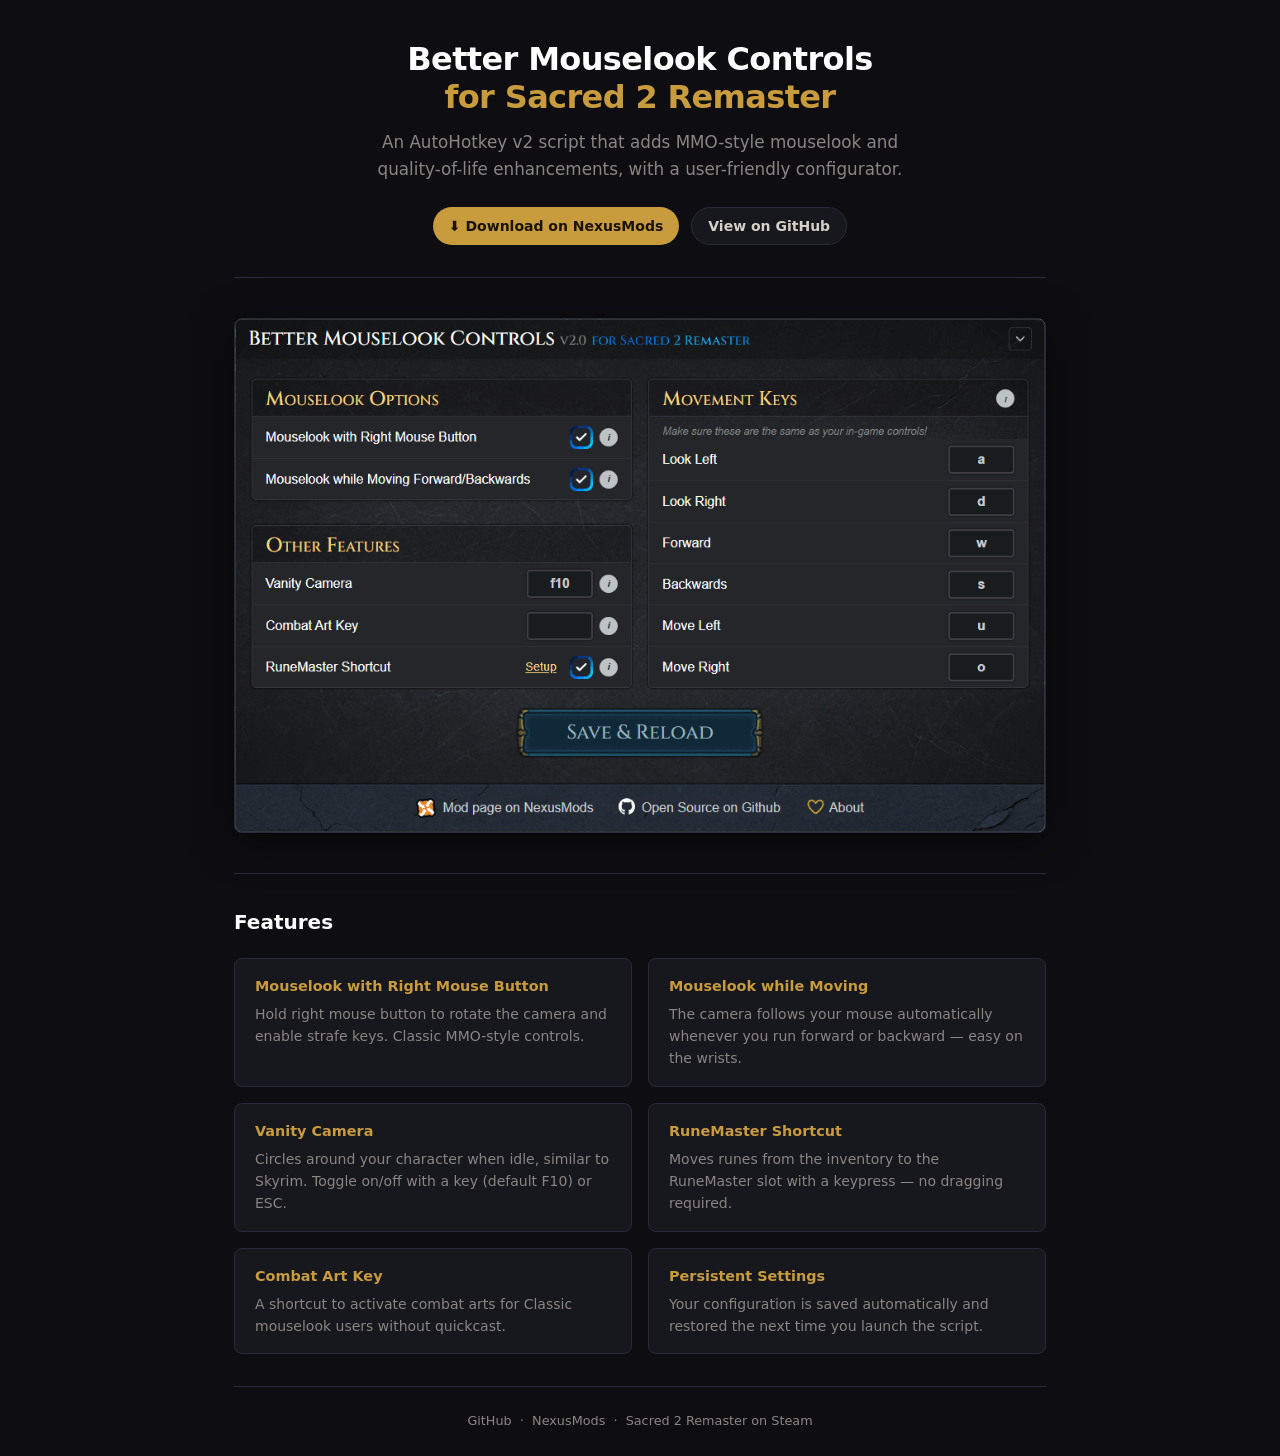
==== docs/index.html @ 6542276b "Add GitHub Pages landing page in docs/ Simple dark-themed HTML page with screenshot, feature list an" ====
<!doctype html>
<html lang="en">
  <head>
    <meta charset="UTF-8" />
    <meta name="viewport" content="width=device-width, initial-scale=1.0" />
    <title>Better Mouselook Controls for Sacred 2 Remaster</title>
    <style>
      *, *::before, *::after { box-sizing: border-box; margin: 0; padding: 0; }

      :root {
        --bg: #0e0e12;
        --surface: #17171e;
        --border: #2a2a38;
        --accent: #c89b3c;
        --accent-dim: #a07c2e;
        --text: #d4cfc7;
        --text-dim: #8a8580;
        --radius: 8px;
      }

      body {
        font-family: system-ui, -apple-system, sans-serif;
        background: var(--bg);
        color: var(--text);
        line-height: 1.6;
      }

      a { color: var(--accent); text-decoration: none; }
      a:hover { text-decoration: underline; }

      .container {
        max-width: 860px;
        margin: 0 auto;
        padding: 0 1.5rem;
      }

      /* Header */
      header {
        border-bottom: 1px solid var(--border);
        padding: 2.5rem 0 2rem;
        text-align: center;
      }

      header h1 {
        font-size: 2rem;
        font-weight: 700;
        color: #fff;
        letter-spacing: -0.02em;
        line-height: 1.2;
      }

      header h1 span {
        color: var(--accent);
      }

      header p {
        margin-top: 0.75rem;
        font-size: 1.05rem;
        color: var(--text-dim);
        max-width: 560px;
        margin-left: auto;
        margin-right: auto;
      }

      .badge-row {
        display: flex;
        justify-content: center;
        gap: 0.75rem;
        margin-top: 1.5rem;
        flex-wrap: wrap;
      }

      .badge {
        display: inline-flex;
        align-items: center;
        gap: 0.4rem;
        padding: 0.45rem 1rem;
        border-radius: 999px;
        font-size: 0.875rem;
        font-weight: 600;
        transition: opacity 0.15s;
      }

      .badge:hover { opacity: 0.85; text-decoration: none; }

      .badge--primary {
        background: var(--accent);
        color: #1a1200;
      }

      .badge--secondary {
        background: var(--surface);
        border: 1px solid var(--border);
        color: var(--text);
      }

      /* Screenshot */
      .screenshot-section {
        padding: 2.5rem 0;
      }

      .screenshot-section img {
        width: 100%;
        border-radius: var(--radius);
        border: 1px solid var(--border);
        box-shadow: 0 8px 40px rgba(0, 0, 0, 0.5);
        display: block;
      }

      /* Features */
      .features-section {
        padding: 2rem 0;
        border-top: 1px solid var(--border);
      }

      .features-section h2 {
        font-size: 1.25rem;
        font-weight: 600;
        color: #fff;
        margin-bottom: 1.25rem;
      }

      .feature-list {
        display: grid;
        gap: 1rem;
        list-style: none;
      }

      @media (min-width: 600px) {
        .feature-list { grid-template-columns: 1fr 1fr; }
      }

      .feature-item {
        background: var(--surface);
        border: 1px solid var(--border);
        border-radius: var(--radius);
        padding: 1rem 1.25rem;
      }

      .feature-item h3 {
        font-size: 0.9rem;
        font-weight: 600;
        color: var(--accent);
        margin-bottom: 0.3rem;
      }

      .feature-item p {
        font-size: 0.875rem;
        color: var(--text-dim);
      }

      /* Footer */
      footer {
        border-top: 1px solid var(--border);
        padding: 1.5rem 0;
        text-align: center;
        font-size: 0.8rem;
        color: var(--text-dim);
      }

      footer a { color: var(--text-dim); }
      footer a:hover { color: var(--accent); }
    </style>
  </head>
  <body>
    <div class="container">
      <header>
        <h1>Better Mouselook Controls<br><span>for Sacred 2 Remaster</span></h1>
        <p>
          An AutoHotkey v2 script that adds MMO-style mouselook and quality-of-life
          enhancements, with a user-friendly configurator.
        </p>
        <div class="badge-row">
          <a class="badge badge--primary" href="https://www.nexusmods.com/sacred2remaster/mods/36" target="_blank">
            ⬇ Download on NexusMods
          </a>
          <a class="badge badge--secondary" href="https://github.com/fabd/sacred2-mouselook" target="_blank">
            View on GitHub
          </a>
        </div>
      </header>

      <section class="screenshot-section">
        <img src="screenshot.png" alt="Better Mouselook Controls configurator" />
      </section>

      <section class="features-section">
        <h2>Features</h2>
        <ul class="feature-list">
          <li class="feature-item">
            <h3>Mouselook with Right Mouse Button</h3>
            <p>Hold right mouse button to rotate the camera and enable strafe keys. Classic MMO-style controls.</p>
          </li>
          <li class="feature-item">
            <h3>Mouselook while Moving</h3>
            <p>The camera follows your mouse automatically whenever you run forward or backward — easy on the wrists.</p>
          </li>
          <li class="feature-item">
            <h3>Vanity Camera</h3>
            <p>Circles around your character when idle, similar to Skyrim. Toggle on/off with a key (default F10) or ESC.</p>
          </li>
          <li class="feature-item">
            <h3>RuneMaster Shortcut</h3>
            <p>Moves runes from the inventory to the RuneMaster slot with a keypress — no dragging required.</p>
          </li>
          <li class="feature-item">
            <h3>Combat Art Key</h3>
            <p>A shortcut to activate combat arts for Classic mouselook users without quickcast.</p>
          </li>
          <li class="feature-item">
            <h3>Persistent Settings</h3>
            <p>Your configuration is saved automatically and restored the next time you launch the script.</p>
          </li>
        </ul>
      </section>

      <footer>
        <p>
          <a href="https://github.com/fabd/sacred2-mouselook">GitHub</a> &nbsp;·&nbsp;
          <a href="https://www.nexusmods.com/sacred2remaster/mods/36">NexusMods</a> &nbsp;·&nbsp;
          <a href="https://store.steampowered.com/app/3906660/Sacred_2_Remaster/">Sacred 2 Remaster on Steam</a>
        </p>
      </footer>
    </div>
  </body>
</html>
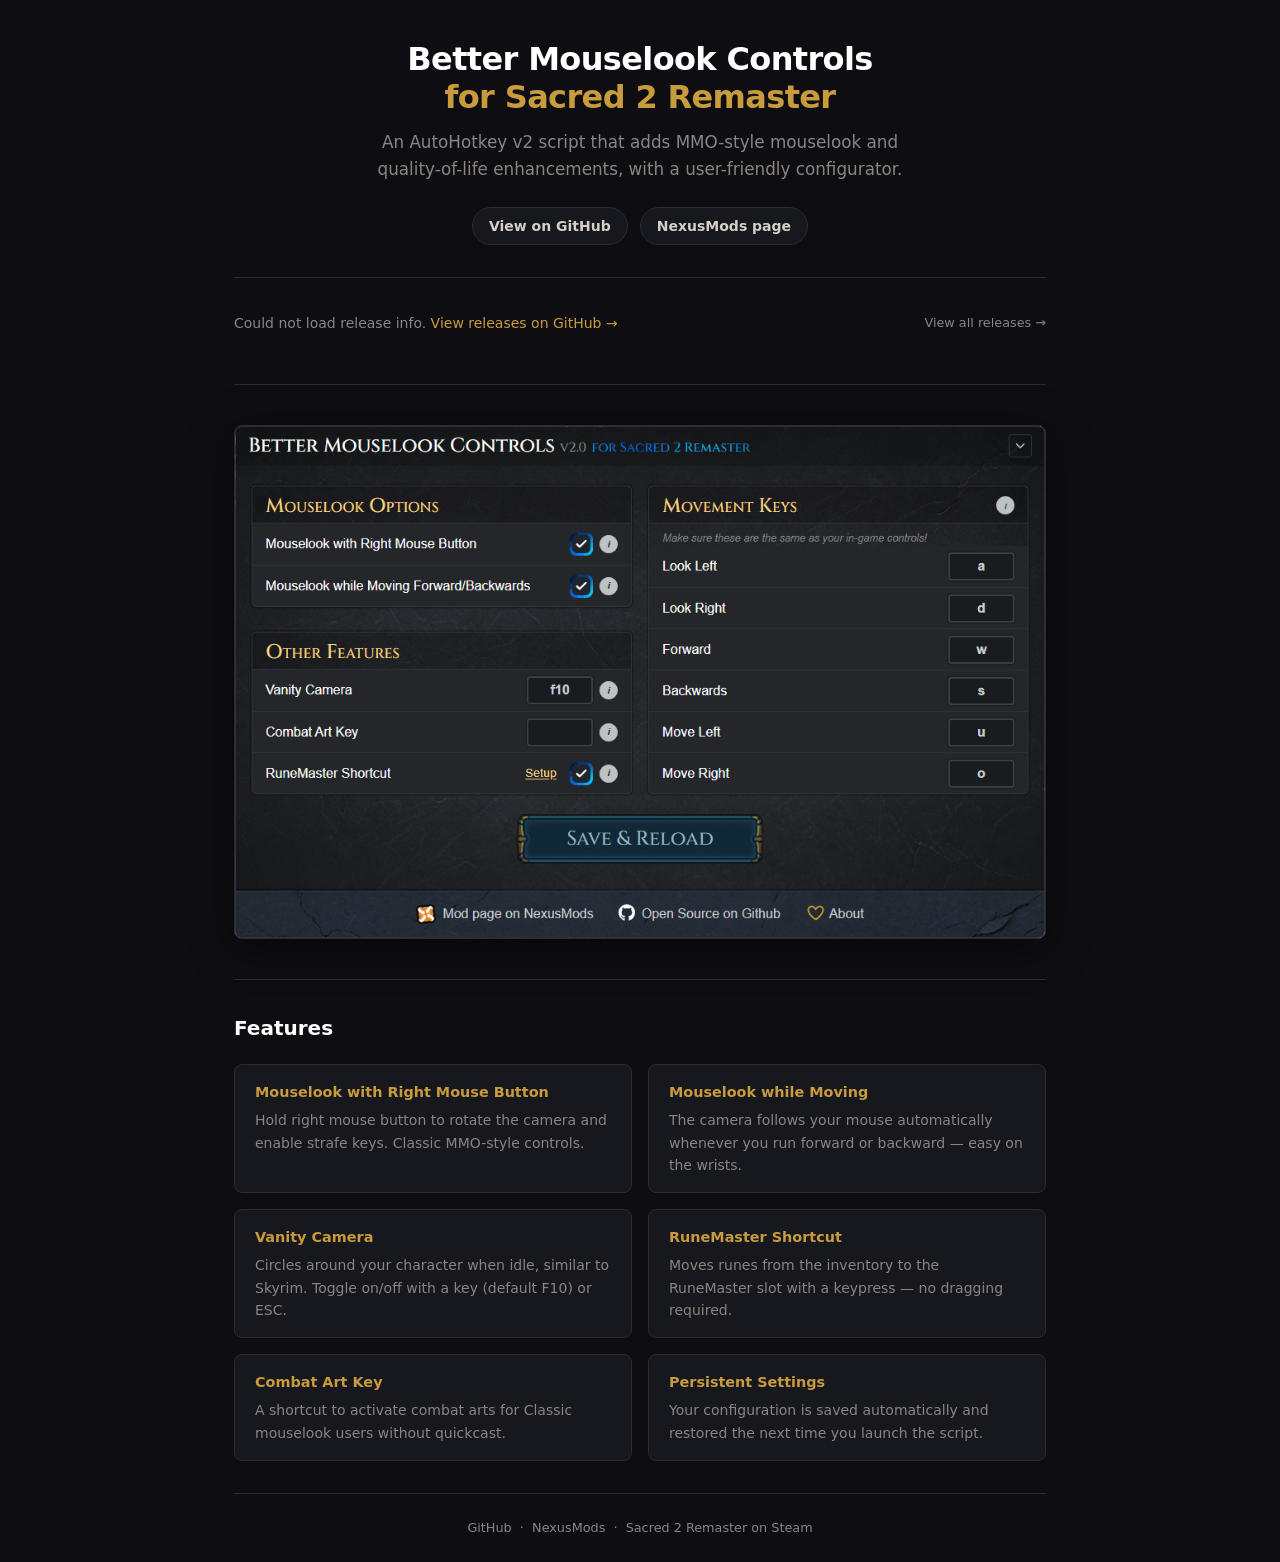
==== commit 46943744: "Show latest GitHub release with download links on landing page Fetches release info from the GitHub " ====
--- a/docs/index.html
+++ b/docs/index.html
@@ -148,6 +148,62 @@
         font-size: 0.875rem;
         color: var(--text-dim);
       }
+
+      /* Download */
+      .download-section {
+        padding: 2rem 0;
+        border-bottom: 1px solid var(--border);
+      }
+
+      .download-header {
+        display: flex;
+        align-items: center;
+        justify-content: space-between;
+        flex-wrap: wrap;
+        gap: 0.5rem;
+        margin-bottom: 1rem;
+      }
+
+      .download-version {
+        font-size: 1rem;
+        font-weight: 600;
+        color: #fff;
+      }
+
+      .download-version span {
+        color: var(--accent);
+      }
+
+      .download-assets {
+        display: flex;
+        flex-direction: column;
+        gap: 0.5rem;
+      }
+
+      .download-asset {
+        display: flex;
+        align-items: center;
+        gap: 0.75rem;
+        padding: 0.75rem 1.25rem;
+        background: var(--surface);
+        border: 1px solid var(--border);
+        border-radius: var(--radius);
+        color: var(--text);
+        font-size: 0.875rem;
+        font-weight: 500;
+        transition: border-color 0.15s, background 0.15s;
+        text-decoration: none;
+      }
+
+      .download-asset:hover {
+        border-color: var(--accent);
+        background: #1f1f28;
+        text-decoration: none;
+      }
+
+      .download-asset-icon { font-size: 1.1rem; flex-shrink: 0; }
+      .download-asset-name { flex: 1; color: var(--text); }
+      .download-asset-size { color: var(--text-dim); font-size: 0.8rem; flex-shrink: 0; }
 
       /* Footer */
       footer {
@@ -171,14 +227,24 @@
           enhancements, with a user-friendly configurator.
         </p>
         <div class="badge-row">
-          <a class="badge badge--primary" href="https://www.nexusmods.com/sacred2remaster/mods/36" target="_blank">
-            ⬇ Download on NexusMods
-          </a>
           <a class="badge badge--secondary" href="https://github.com/fabd/sacred2-mouselook" target="_blank">
             View on GitHub
           </a>
+          <a class="badge badge--secondary" href="https://www.nexusmods.com/sacred2remaster/mods/36" target="_blank">
+            NexusMods page
+          </a>
         </div>
       </header>
+
+      <section class="download-section" id="download">
+        <div class="download-header">
+          <p class="download-version" id="download-version">
+            <span style="color:var(--text-dim);font-weight:400;font-size:0.875rem;">Loading release info…</span>
+          </p>
+          <a id="download-notes-link" href="https://github.com/fabd/sacred2-mouselook/releases" target="_blank" style="font-size:0.8rem;color:var(--text-dim);">View all releases →</a>
+        </div>
+        <div class="download-assets" id="download-assets"></div>
+      </section>
 
       <section class="screenshot-section">
         <img src="screenshot.png" alt="Better Mouselook Controls configurator" />
@@ -222,5 +288,55 @@
         </p>
       </footer>
     </div>
+    <script>
+      (function () {
+        var REPO = 'fabd/sacred2-mouselook';
+
+        function formatSize(bytes) {
+          if (bytes >= 1024 * 1024) return (bytes / (1024 * 1024)).toFixed(1) + ' MB';
+          return Math.round(bytes / 1024) + ' KB';
+        }
+
+        function iconForName(name) {
+          if (name.endsWith('.exe')) return '⚙';
+          if (name.endsWith('.zip')) return '📦';
+          return '⬇';
+        }
+
+        function renderRelease(release) {
+          var versionEl = document.getElementById('download-version');
+          versionEl.innerHTML = 'Latest release: <span>' + release.tag_name + '</span>';
+
+          var notesLink = document.getElementById('download-notes-link');
+          notesLink.href = release.html_url;
+
+          var assetsEl = document.getElementById('download-assets');
+          assetsEl.innerHTML = '';
+          release.assets.forEach(function (asset) {
+            var a = document.createElement('a');
+            a.className = 'download-asset';
+            a.href = asset.browser_download_url;
+            a.innerHTML =
+              '<span class="download-asset-icon">' + iconForName(asset.name) + '</span>' +
+              '<span class="download-asset-name">' + (asset.label || asset.name) + '</span>' +
+              '<span class="download-asset-size">' + formatSize(asset.size) + '</span>';
+            assetsEl.appendChild(a);
+          });
+        }
+
+        function renderError() {
+          var versionEl = document.getElementById('download-version');
+          versionEl.innerHTML =
+            '<span style="color:var(--text-dim);font-weight:400;font-size:0.875rem;">' +
+            'Could not load release info. <a href="https://github.com/fabd/sacred2-mouselook/releases">View releases on GitHub →</a>' +
+            '</span>';
+        }
+
+        fetch('https://api.github.com/repos/' + REPO + '/releases/latest')
+          .then(function (r) { return r.json(); })
+          .then(renderRelease)
+          .catch(renderError);
+      }());
+    </script>
   </body>
 </html>
